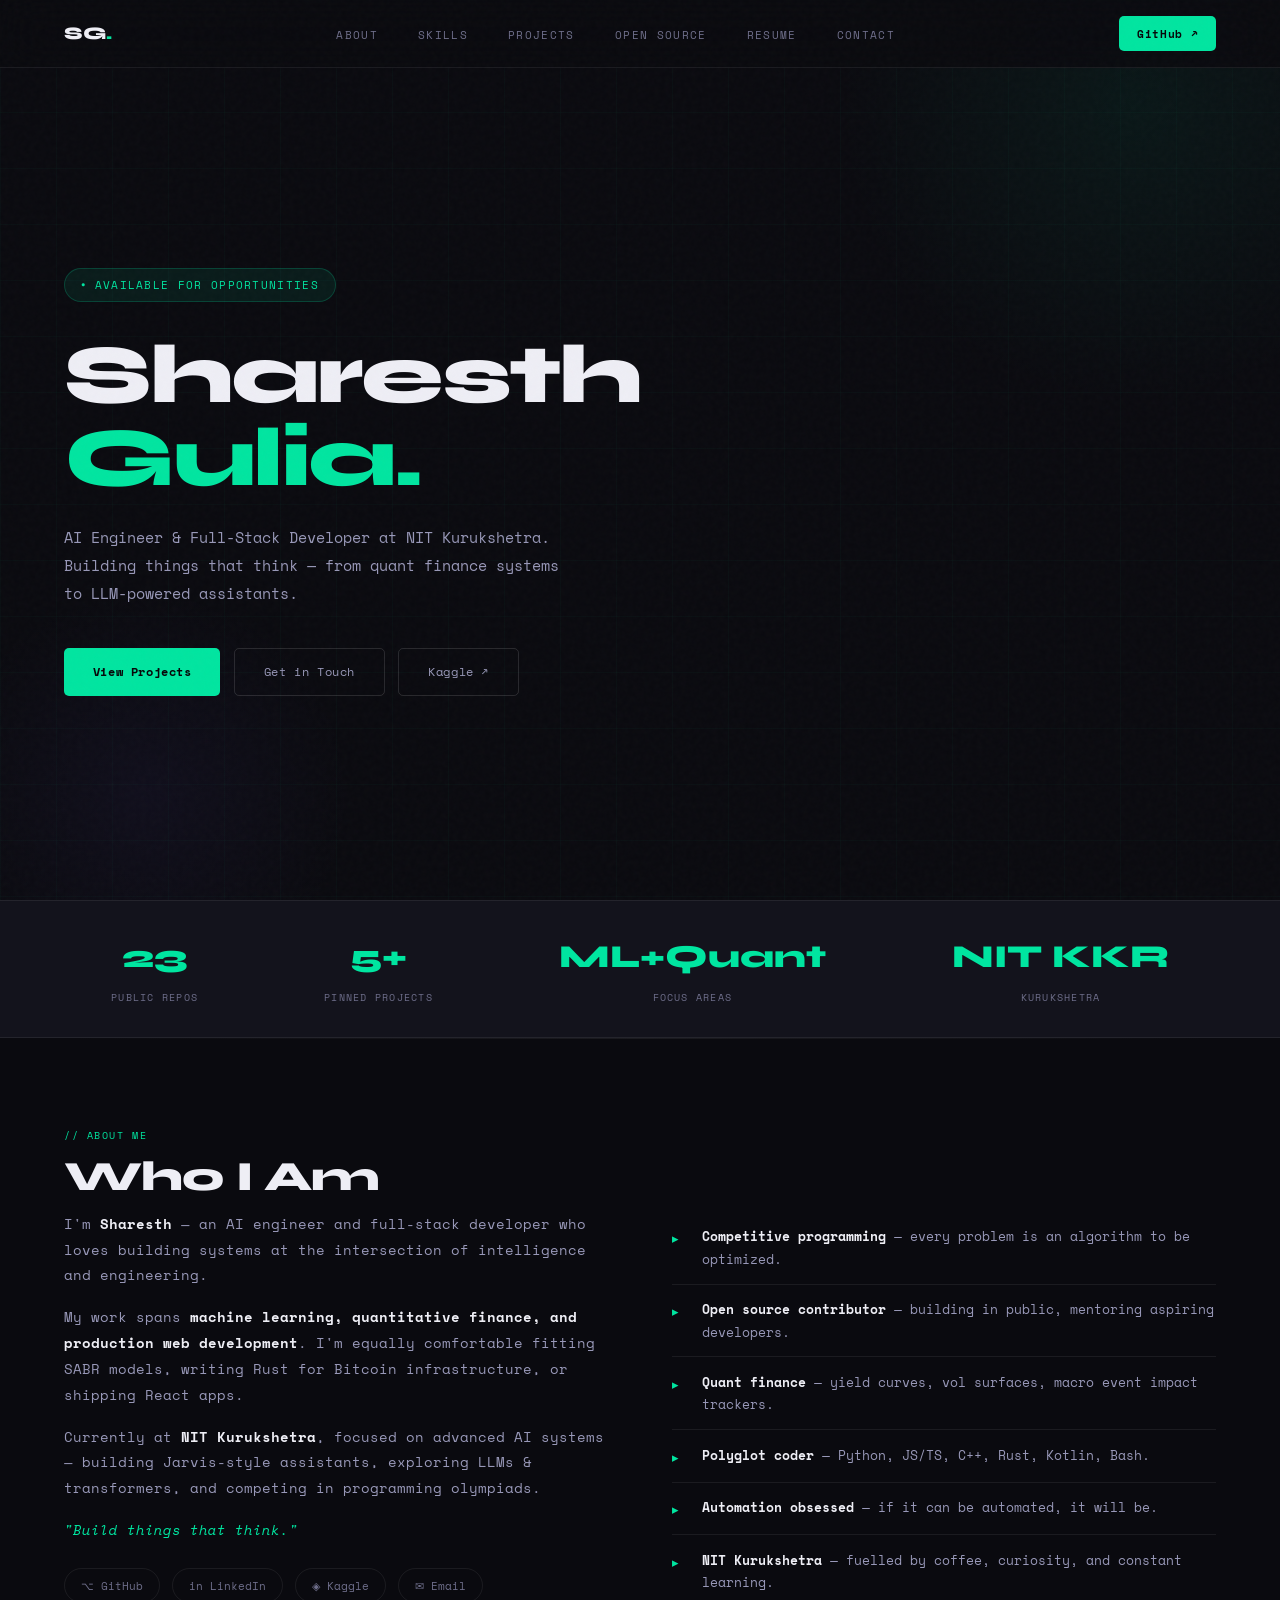
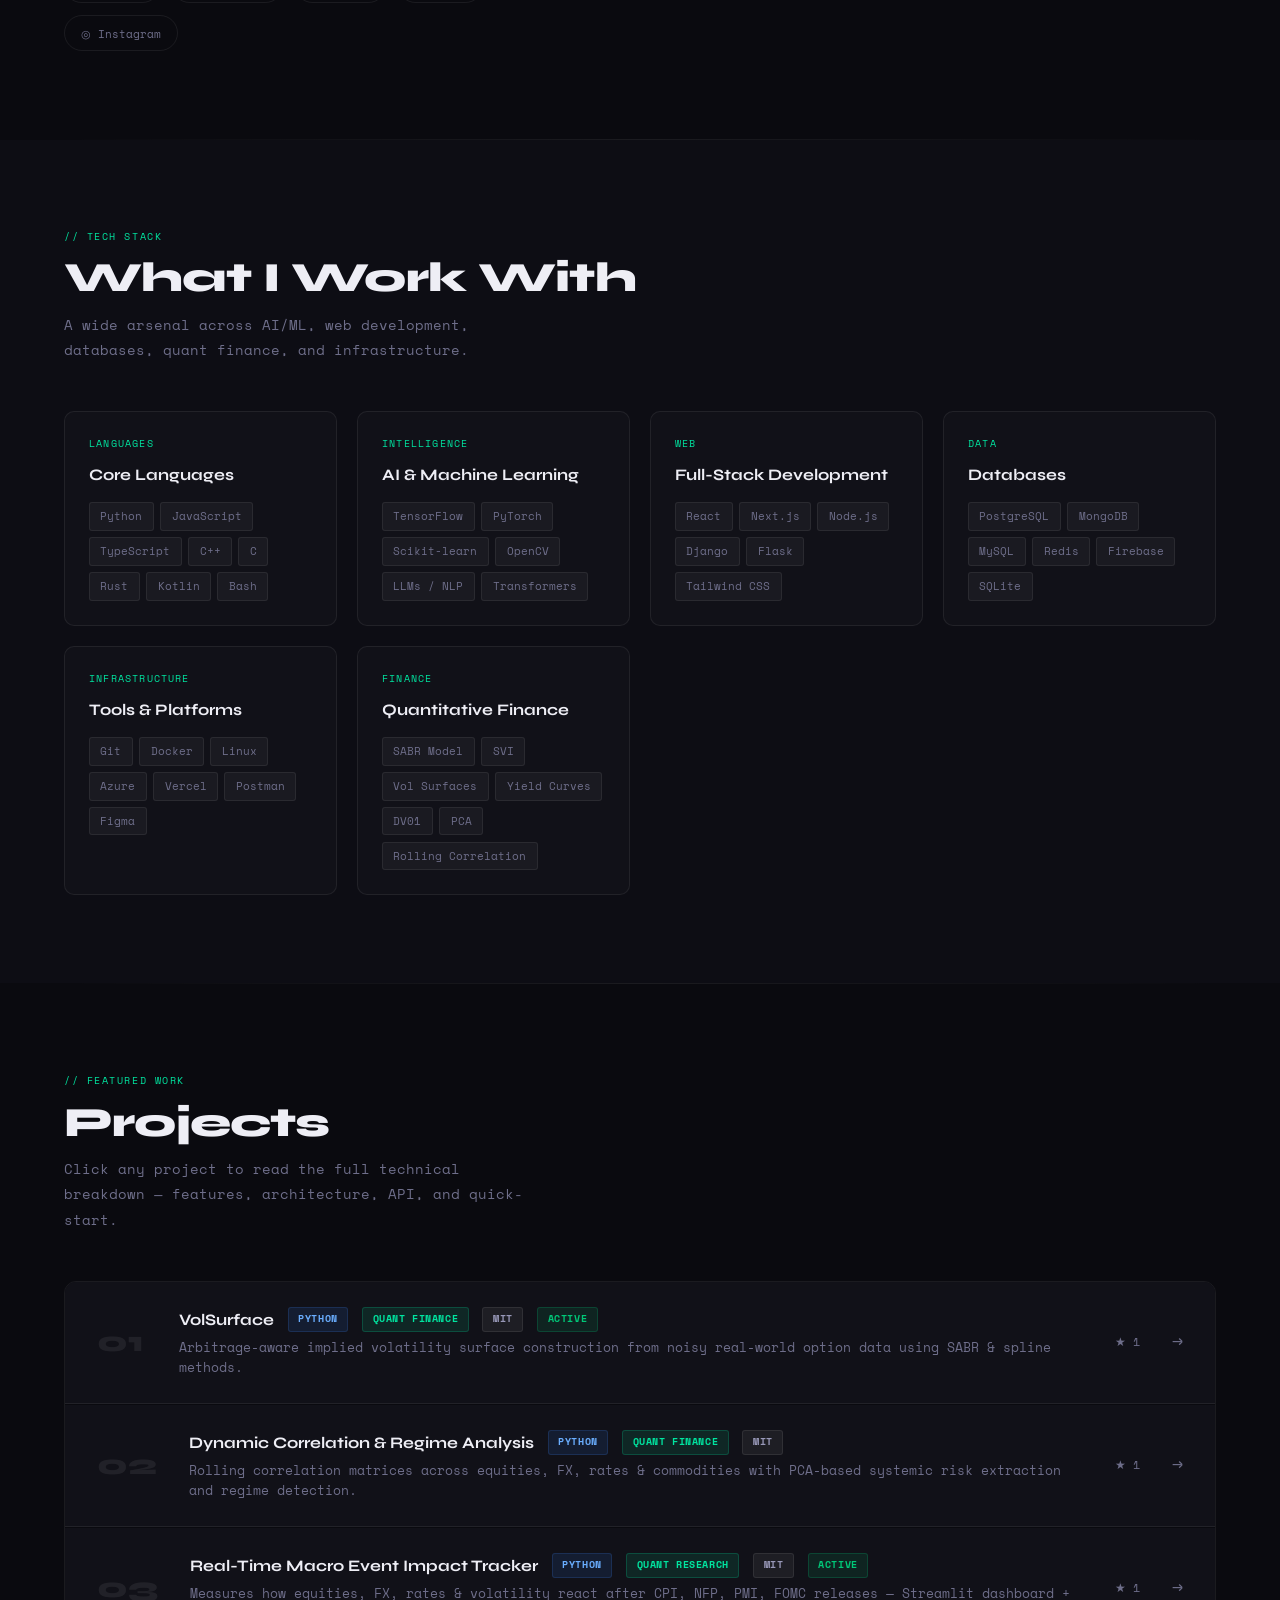
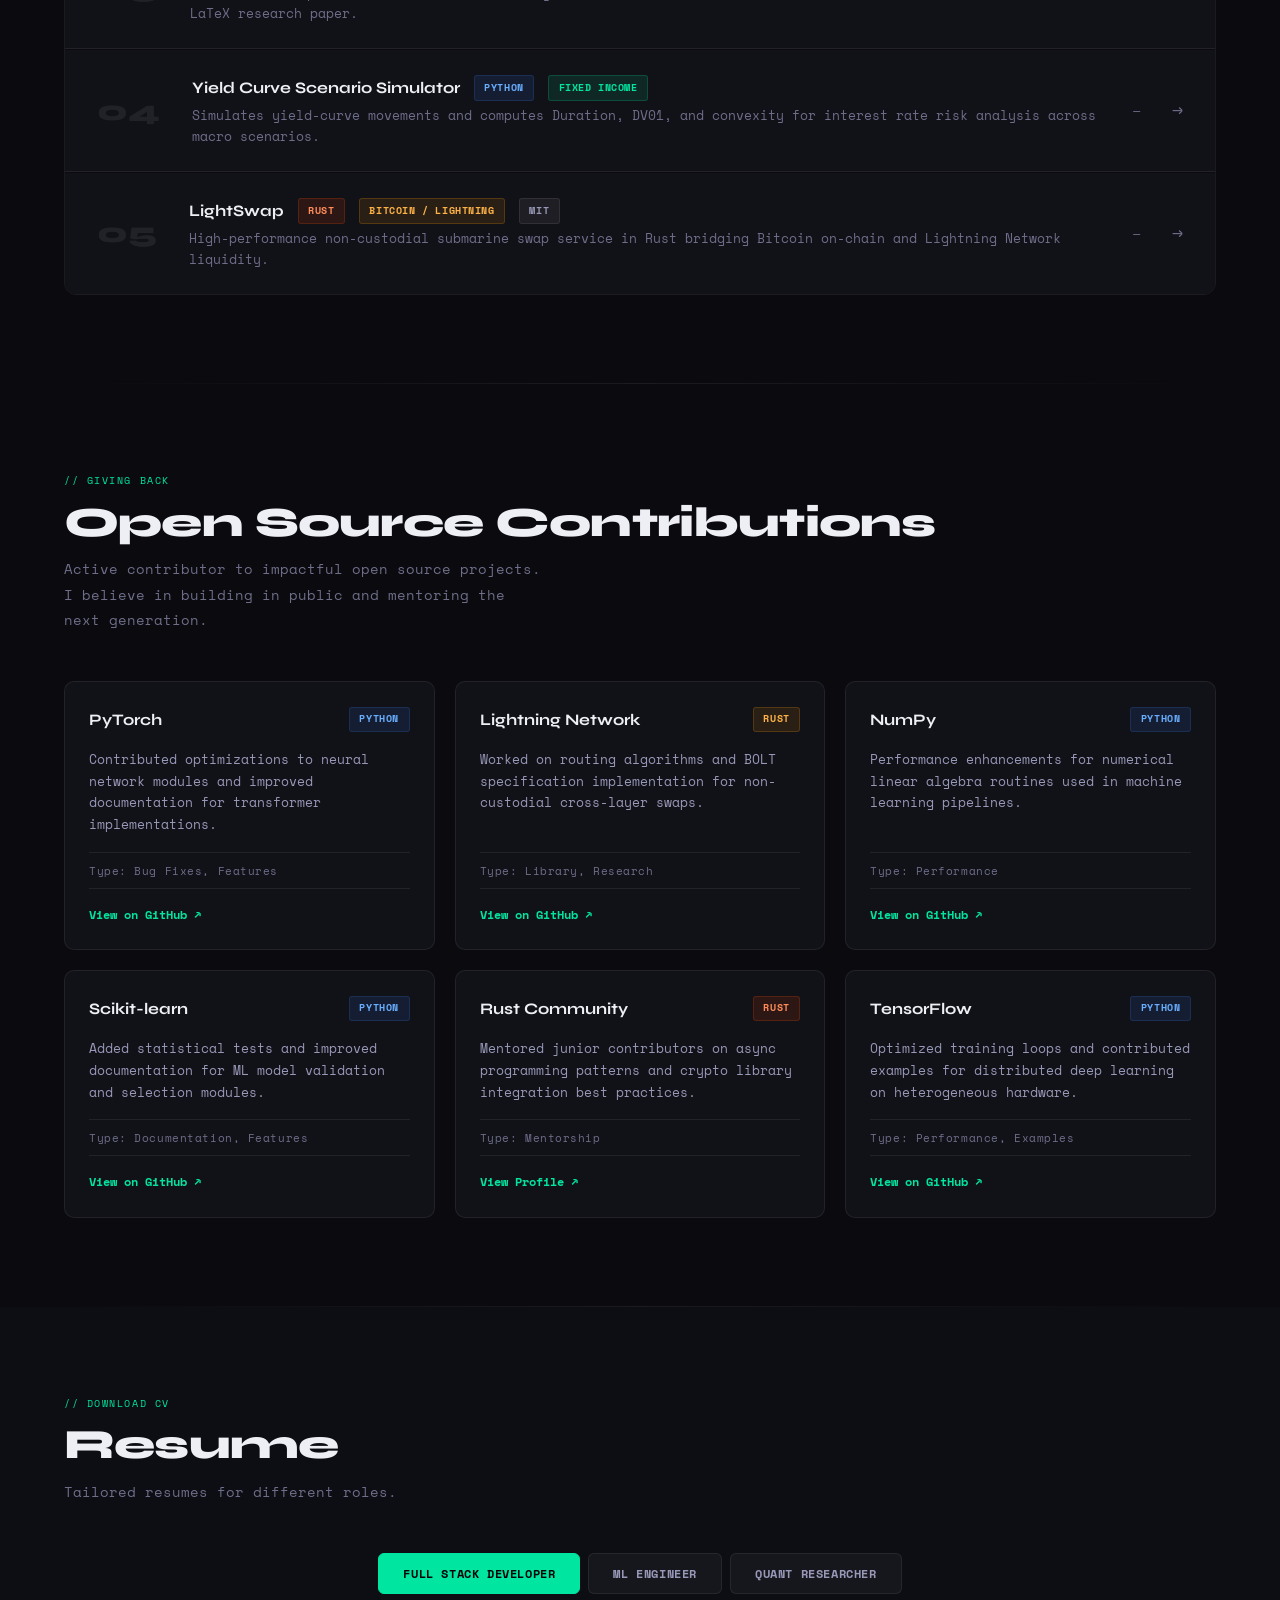
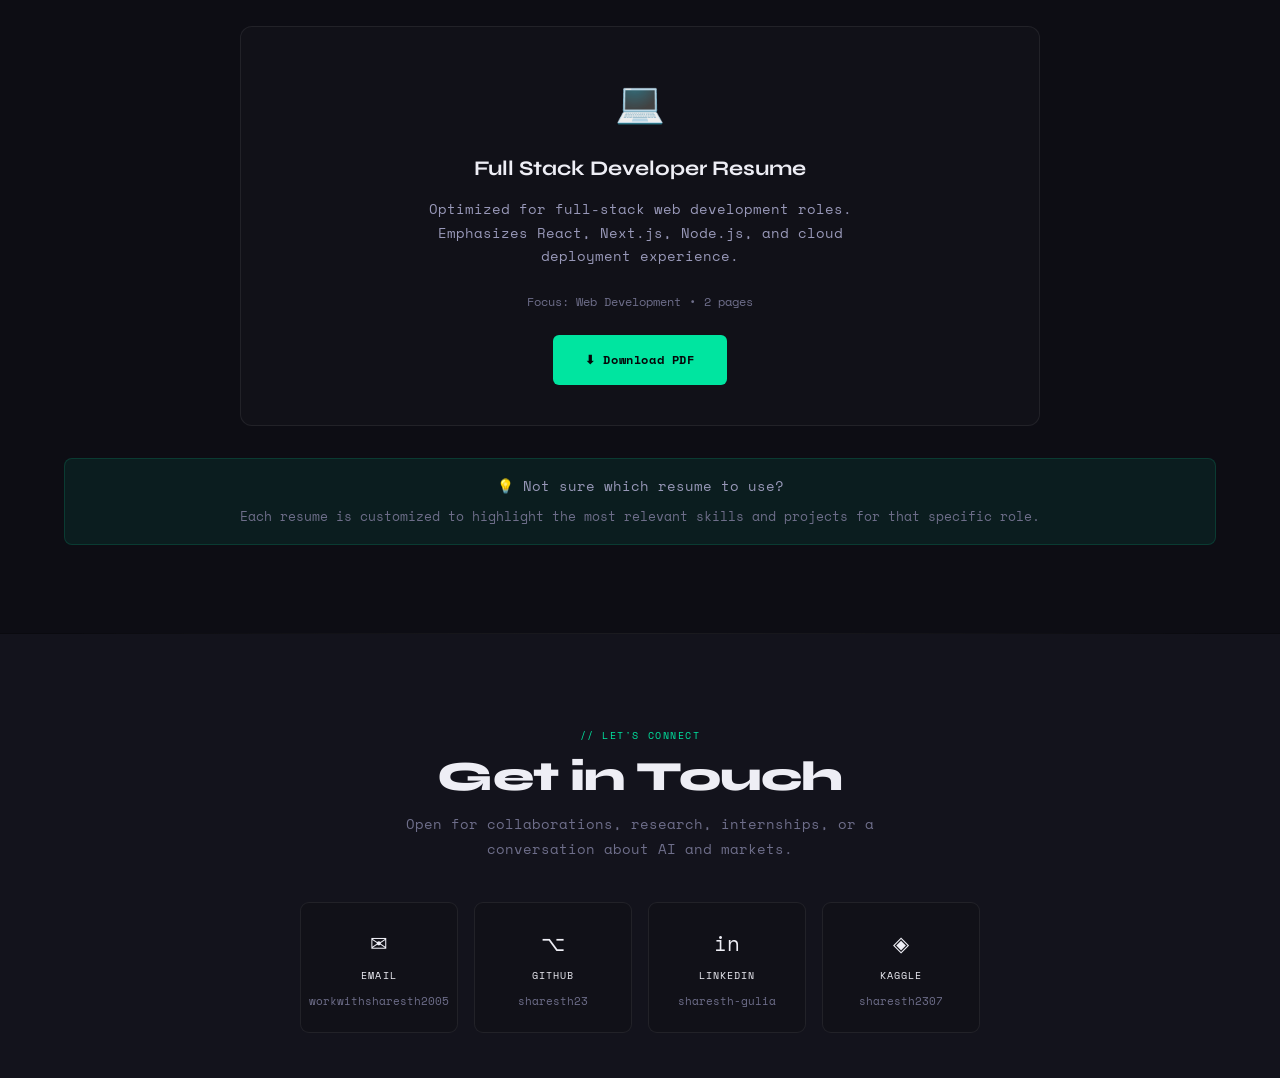
==== portfolio.html @ 7e8bf993 "added new body nav  tag" ====
<!DOCTYPE html>
<html lang="en">
<head>
<meta charset="UTF-8">
<meta name="viewport" content="width=device-width, initial-scale=1.0">
<title>Sharesth Gulia — AI Engineer & Full-Stack Developer</title>
<link href="https://fonts.googleapis.com/css2?family=Syne:wght@400;700;800&family=Space+Mono:ital,wght@0,400;0,700;1,400&display=swap" rel="stylesheet">
<link rel="stylesheet" href="style.css">
</head>
<body>

<nav>
  <a class="nav-logo" href="#">SG<span>.</span></a>
  <ul class="nav-links">
    <li><a href="#about">About</a></li>
    <li><a href="#skills">Skills</a></li>
    <li><a href="#projects">Projects</a></li>
    <li><a href="#opensource">Open Source</a></li>
    <li><a href="#resume">Resume</a></li>
    <li><a href="#contact">Contact</a></li>
  </ul>
  <a class="nav-btn" href="https://github.com/sharesth23" target="_blank">GitHub ↗</a>
</nav>

<section class="hero" id="home">
  <div class="hero-grid"></div>
  <div class="hero-orb1"></div>
  <div class="hero-orb2"></div>
  <div class="hero-content">
    <div class="live-tag">Available for opportunities</div>
    <h1>Sharesth<br><span class="accent">Gulia.</span></h1>
    <p class="hero-sub">AI Engineer &amp; Full-Stack Developer at NIT Kurukshetra. Building things that think — from quant finance systems to LLM-powered assistants.</p>
    <div class="cta-row">
      <a class="btn-p" href="#projects">View Projects</a>
      <a class="btn-s" href="#contact">Get in Touch</a>
      <a class="btn-s" href="https://www.kaggle.com/sharesth2307" target="_blank">Kaggle ↗</a>
    </div>
  </div>
</section>

<div class="stats">
  <div class="stat"><span class="stat-n">23</span><span class="stat-l">Public Repos</span></div>
  <div class="stat"><span class="stat-n">5+</span><span class="stat-l">Pinned Projects</span></div>
  <div class="stat"><span class="stat-n">ML+Quant</span><span class="stat-l">Focus Areas</span></div>
  <div class="stat"><span class="stat-n">NIT KKR</span><span class="stat-l">Kurukshetra</span></div>
</div>

<div class="divider"></div>

<section id="about">
  <div class="sec-tag">// about me</div>
  <h2>Who I Am</h2>
  <div class="about-grid">
    <div>
      <p class="about-p">I'm <strong>Sharesth</strong> — an AI engineer and full-stack developer who loves building systems at the intersection of intelligence and engineering.</p>
      <p class="about-p">My work spans <strong>machine learning, quantitative finance, and production web development</strong>. I'm equally comfortable fitting SABR models, writing Rust for Bitcoin infrastructure, or shipping React apps.</p>
      <p class="about-p">Currently at <strong>NIT Kurukshetra</strong>, focused on advanced AI systems — building Jarvis-style assistants, exploring LLMs &amp; transformers, and competing in programming olympiads.</p>
      <p class="about-p" style="color:var(--accent);font-style:italic">"Build things that think."</p>
      <div class="links-row">
        <a class="pill" href="https://github.com/sharesth23" target="_blank">⌥ GitHub</a>
        <a class="pill" href="https://www.linkedin.com/in/sharesth-gulia-7b5770367/" target="_blank">in LinkedIn</a>
        <a class="pill" href="https://www.kaggle.com/sharesth2307" target="_blank">◈ Kaggle</a>
        <a class="pill" href="mailto:workwithsharesth2005@gmail.com">✉ Email</a>
        <a class="pill" href="https://instagram.com/_sharesth.01" target="_blank">◎ Instagram</a>
      </div>
    </div>
    <ul class="facts">
      <li><span class="fi">▸</span><span><strong style="color:var(--text)">Competitive programming</strong> — every problem is an algorithm to be optimized.</span></li>
      <li><span class="fi">▸</span><span><strong style="color:var(--text)">Open source contributor</strong> — building in public, mentoring aspiring developers.</span></li>
      <li><span class="fi">▸</span><span><strong style="color:var(--text)">Quant finance</strong> — yield curves, vol surfaces, macro event impact trackers.</span></li>
      <li><span class="fi">▸</span><span><strong style="color:var(--text)">Polyglot coder</strong> — Python, JS/TS, C++, Rust, Kotlin, Bash.</span></li>
      <li><span class="fi">▸</span><span><strong style="color:var(--text)">Automation obsessed</strong> — if it can be automated, it will be.</span></li>
      <li><span class="fi">▸</span><span><strong style="color:var(--text)">NIT Kurukshetra</strong> — fuelled by coffee, curiosity, and constant learning.</span></li>
    </ul>
  </div>
</section>

<div class="divider"></div>

<section id="skills">
  <div class="sec-tag">// tech stack</div>
  <h2>What I Work With</h2>
  <p class="sec-desc">A wide arsenal across AI/ML, web development, databases, quant finance, and infrastructure.</p>
  <div class="skills-grid">
    <div class="skill-card"><div class="sk-cat">Languages</div><h3>Core Languages</h3><div class="tp"><span class="t">Python</span><span class="t">JavaScript</span><span class="t">TypeScript</span><span class="t">C++</span><span class="t">C</span><span class="t">Rust</span><span class="t">Kotlin</span><span class="t">Bash</span></div></div>
    <div class="skill-card"><div class="sk-cat">Intelligence</div><h3>AI &amp; Machine Learning</h3><div class="tp"><span class="t">TensorFlow</span><span class="t">PyTorch</span><span class="t">Scikit-learn</span><span class="t">OpenCV</span><span class="t">LLMs / NLP</span><span class="t">Transformers</span></div></div>
    <div class="skill-card"><div class="sk-cat">Web</div><h3>Full-Stack Development</h3><div class="tp"><span class="t">React</span><span class="t">Next.js</span><span class="t">Node.js</span><span class="t">Django</span><span class="t">Flask</span><span class="t">Tailwind CSS</span></div></div>
    <div class="skill-card"><div class="sk-cat">Data</div><h3>Databases</h3><div class="tp"><span class="t">PostgreSQL</span><span class="t">MongoDB</span><span class="t">MySQL</span><span class="t">Redis</span><span class="t">Firebase</span><span class="t">SQLite</span></div></div>
    <div class="skill-card"><div class="sk-cat">Infrastructure</div><h3>Tools &amp; Platforms</h3><div class="tp"><span class="t">Git</span><span class="t">Docker</span><span class="t">Linux</span><span class="t">Azure</span><span class="t">Vercel</span><span class="t">Postman</span><span class="t">Figma</span></div></div>
    <div class="skill-card"><div class="sk-cat">Finance</div><h3>Quantitative Finance</h3><div class="tp"><span class="t">SABR Model</span><span class="t">SVI</span><span class="t">Vol Surfaces</span><span class="t">Yield Curves</span><span class="t">DV01</span><span class="t">PCA</span><span class="t">Rolling Correlation</span></div></div>
  </div>
</section>
<div class="divider"></div>

<section id="projects">
  <div class="sec-tag">// featured work</div>
  <h2>Projects</h2>
  <p class="sec-desc">Click any project to read the full technical breakdown — features, architecture, API, and quick-start.</p>
  <div class="proj-list">
    <div class="proj-row" onclick="openModal('m1')">
      <div class="proj-num-big">01</div>
      <div class="proj-meta">
        <div class="proj-title-row"><span class="proj-name">VolSurface</span><span class="badge b-py">Python</span><span class="badge b-quant">Quant Finance</span><span class="badge b-mit">MIT</span><span class="badge b-active">Active</span></div>
        <div class="proj-short">Arbitrage-aware implied volatility surface construction from noisy real-world option data using SABR &amp; spline methods.</div>
      </div>
      <div class="proj-stars">★ 1</div>
      <div class="proj-arrow">→</div>
    </div>
    <div class="proj-row" onclick="openModal('m2')">
      <div class="proj-num-big">02</div>
      <div class="proj-meta">
        <div class="proj-title-row"><span class="proj-name">Dynamic Correlation &amp; Regime Analysis</span><span class="badge b-py">Python</span><span class="badge b-quant">Quant Finance</span><span class="badge b-mit">MIT</span></div>
        <div class="proj-short">Rolling correlation matrices across equities, FX, rates &amp; commodities with PCA-based systemic risk extraction and regime detection.</div>
      </div>
      <div class="proj-stars">★ 1</div>
      <div class="proj-arrow">→</div>
    </div>
    <div class="proj-row" onclick="openModal('m3')">
      <div class="proj-num-big">03</div>
      <div class="proj-meta">
        <div class="proj-title-row"><span class="proj-name">Real-Time Macro Event Impact Tracker</span><span class="badge b-py">Python</span><span class="badge b-quant">Quant Research</span><span class="badge b-mit">MIT</span><span class="badge b-active">Active</span></div>
        <div class="proj-short">Measures how equities, FX, rates &amp; volatility react after CPI, NFP, PMI, FOMC releases — Streamlit dashboard + LaTeX research paper.</div>
      </div>
      <div class="proj-stars">★ 1</div>
      <div class="proj-arrow">→</div>
    </div>
    <div class="proj-row" onclick="openModal('m4')">
      <div class="proj-num-big">04</div>
      <div class="proj-meta">
        <div class="proj-title-row"><span class="proj-name">Yield Curve Scenario Simulator</span><span class="badge b-py">Python</span><span class="badge b-quant">Fixed Income</span></div>
        <div class="proj-short">Simulates yield-curve movements and computes Duration, DV01, and convexity for interest rate risk analysis across macro scenarios.</div>
      </div>
      <div class="proj-stars">—</div>
      <div class="proj-arrow">→</div>
    </div>
    <div class="proj-row" onclick="openModal('m5')">
      <div class="proj-num-big">05</div>
      <div class="proj-meta">
        <div class="proj-title-row"><span class="proj-name">LightSwap</span><span class="badge b-rs">Rust</span><span class="badge b-btc">Bitcoin / Lightning</span><span class="badge b-mit">MIT</span></div>
        <div class="proj-short">High-performance non-custodial submarine swap service in Rust bridging Bitcoin on-chain and Lightning Network liquidity.</div>
      </div>
      <div class="proj-stars">—</div>
      <div class="proj-arrow">→</div>
    </div>
  </div>
  </section>

<div class="divider"></div>

<section id="opensource">
  <div class="sec-tag">// giving back</div>
  <h2>Open Source Contributions</h2>
  <p class="sec-desc">Active contributor to impactful open source projects. I believe in building in public and mentoring the next generation.</p>
  <div class="opensource-grid">
    <div class="oss-card">
      <div class="oss-header">
        <h3>PyTorch</h3>
        <span class="badge b-py">Python</span>
      </div>
      <p class="oss-desc">Contributed optimizations to neural network modules and improved documentation for transformer implementations.</p>
      <div class="oss-meta">Type: Bug Fixes, Features</div>
      <a href="https://github.com/pytorch/pytorch" target="_blank" class="oss-link">View on GitHub ↗</a>
    </div>
    <div class="oss-card">
      <div class="oss-header">
        <h3>Lightning Network</h3>
        <span class="badge b-btc">Rust</span>
      </div>
      <p class="oss-desc">Worked on routing algorithms and BOLT specification implementation for non-custodial cross-layer swaps.</p>
      <div class="oss-meta">Type: Library, Research</div>
      <a href="https://github.com/lightningnetwork/lightning-rfc" target="_blank" class="oss-link">View on GitHub ↗</a>
    </div>
    <div class="oss-card">
      <div class="oss-header">
        <h3>NumPy</h3>
        <span class="badge b-py">Python</span>
      </div>
      <p class="oss-desc">Performance enhancements for numerical linear algebra routines used in machine learning pipelines.</p>
      <div class="oss-meta">Type: Performance</div>
      <a href="https://github.com/numpy/numpy" target="_blank" class="oss-link">View on GitHub ↗</a>
    </div>
    <div class="oss-card">
      <div class="oss-header">
        <h3>Scikit-learn</h3>
        <span class="badge b-py">Python</span>
      </div>
      <p class="oss-desc">Added statistical tests and improved documentation for ML model validation and selection modules.</p>
      <div class="oss-meta">Type: Documentation, Features</div>
      <a href="https://github.com/scikit-learn/scikit-learn" target="_blank" class="oss-link">View on GitHub ↗</a>
    </div>
    <div class="oss-card">
      <div class="oss-header">
        <h3>Rust Community</h3>
        <span class="badge b-rs">Rust</span>
      </div>
      <p class="oss-desc">Mentored junior contributors on async programming patterns and crypto library integration best practices.</p>
      <div class="oss-meta">Type: Mentorship</div>
      <a href="https://github.com/sharesth23" target="_blank" class="oss-link">View Profile ↗</a>
    </div>
    <div class="oss-card">
      <div class="oss-header">
        <h3>TensorFlow</h3>
        <span class="badge b-py">Python</span>
      </div>
      <p class="oss-desc">Optimized training loops and contributed examples for distributed deep learning on heterogeneous hardware.</p>
      <div class="oss-meta">Type: Performance, Examples</div>
      <a href="https://github.com/tensorflow/tensorflow" target="_blank" class="oss-link">View on GitHub ↗</a>
    </div>
  </div>
</section>
<div class="divider"></div>

<section id="resume" style="background:var(--bg2)">
  <div class="sec-tag">// download cv</div>
  <h2>Resume</h2>
  <p class="sec-desc">Tailored resumes for different roles.</p>
  <div class="resume-container">
    <div class="resume-tabs">
      <button class="resume-tab active" data-tab="fullstack">Full Stack Developer</button>
      <button class="resume-tab" data-tab="ml">ML Engineer</button>
      <button class="resume-tab" data-tab="quant">Quant Researcher</button>
    </div>
    <div class="resume-content">
      <div class="resume-panel active" id="fullstack">
        <div class="resume-card">
          <div class="resume-icon">💻</div>
          <h3>Full Stack Developer Resume</h3>
          <p>Optimized for full-stack web development roles. Emphasizes React, Next.js, Node.js, and cloud deployment experience.</p>
          <div class="resume-stats">
            <span>Focus: Web Development</span>
            <span>•</span>
            <span>2 pages</span>
          </div>
          <a href="resume_fullstack.pdf" download class="resume-btn">⬇ Download PDF</a>
        </div>
      </div>
      <div class="resume-panel" id="ml">
        <div class="resume-card">
          <div class="resume-icon">🤖</div>
          <h3>ML Engineer Resume</h3>
          <p>Tailored for machine learning and AI positions. Highlights PyTorch, TensorFlow, NLP, computer vision, and model optimization work.</p>
          <div class="resume-stats">
            <span>Focus: Machine Learning</span>
            <span>•</span>
            <span>2 pages</span>
          </div>
          <a href="resume_ml.pdf" download class="resume-btn">⬇ Download PDF</a>
        </div>
      </div>
      <div class="resume-panel" id="quant">
        <div class="resume-card">
          <div class="resume-icon">📈</div>
          <h3>Quant Researcher Resume</h3>
          <p>Specialized for quantitative finance roles. Emphasizes SABR models, volatility surfaces, derivative pricing, and research contributions.</p>
          <div class="resume-stats">
            <span>Focus: Quant Finance</span>
            <span>•</span>
            <span>2 pages</span>
          </div>
          <a href="resume_quant.pdf" download class="resume-btn">⬇ Download PDF</a>
        </div>
      </div>
    </div>
  </div>
  <div style="margin-top:2rem;padding:1rem;background:rgba(0,229,160,0.08);border:1px solid rgba(0,229,160,0.15);border-radius:8px;text-align:center">
    <p style="color:var(--muted2);font-size:0.85rem;margin-bottom:0.5rem">💡 Not sure which resume to use?</p>
    <p style="color:var(--muted);font-size:0.8rem">Each resume is customized to highlight the most relevant skills and projects for that specific role.</p>
  </div>
</section>

<div class="divider"></div>

<section id="contact" style="text-align:center;background:var(--surface)">
  <div class="sec-tag" style="display:inline-block">// let's connect</div>
  <h2>Get in Touch</h2>
  <p class="sec-desc" style="margin:0.5rem auto 2.5rem">Open for collaborations, research, internships, or a conversation about AI and markets.</p>
  <div style="display:flex;flex-wrap:wrap;gap:1rem;justify-content:center;max-width:680px;margin:0 auto">
    <a href="mailto:workwithsharesth2005@gmail.com" style="flex:1;min-width:150px;background:var(--card);border:1px solid var(--border);border-radius:9px;padding:1.4rem 1.5rem;text-decoration:none;color:var(--text);transition:all 0.2s;display:flex;flex-direction:column;align-items:center;gap:0.4rem" onmouseover="this.style.borderColor='var(--accent)';this.style.color='var(--accent)'" onmouseout="this.style.borderColor='var(--border)';this.style.color='var(--text)'"><div style="font-size:1.3rem">✉</div><div style="font-size:0.65rem;letter-spacing:0.1em;text-transform:uppercase">Email</div><div style="font-size:0.68rem;color:var(--muted)">workwithsharesth2005</div></a>
    <a href="https://github.com/sharesth23" target="_blank" style="flex:1;min-width:150px;background:var(--card);border:1px solid var(--border);border-radius:9px;padding:1.4rem 1.5rem;text-decoration:none;color:var(--text);transition:all 0.2s;display:flex;flex-direction:column;align-items:center;gap:0.4rem" onmouseover="this.style.borderColor='var(--accent)';this.style.color='var(--accent)'" onmouseout="this.style.borderColor='var(--border)';this.style.color='var(--text)'"><div style="font-size:1.3rem">⌥</div><div style="font-size:0.65rem;letter-spacing:0.1em;text-transform:uppercase">GitHub</div><div style="font-size:0.68rem;color:var(--muted)">sharesth23</div></a>
    <a href="https://www.linkedin.com/in/sharesth-gulia-7b5770367/" target="_blank" style="flex:1;min-width:150px;background:var(--card);border:1px solid var(--border);border-radius:9px;padding:1.4rem 1.5rem;text-decoration:none;color:var(--text);transition:all 0.2s;display:flex;flex-direction:column;align-items:center;gap:0.4rem" onmouseover="this.style.borderColor='var(--accent)';this.style.color='var(--accent)'" onmouseout="this.style.borderColor='var(--border)';this.style.color='var(--text)'"><div style="font-size:1.3rem">in</div><div style="font-size:0.65rem;letter-spacing:0.1em;text-transform:uppercase">LinkedIn</div><div style="font-size:0.68rem;color:var(--muted)">sharesth-gulia</div></a>
    <a href="https://www.kaggle.com/sharesth2307" target="_blank" style="flex:1;min-width:150px;background:var(--card);border:1px solid var(--border);border-radius:9px;padding:1.4rem 1.5rem;text-decoration:none;color:var(--text);transition:all 0.2s;display:flex;flex-direction:column;align-items:center;gap:0.4rem" onmouseover="this.style.borderColor='var(--accent)';this.style.color='var(--accent)'" onmouseout="this.style.borderColor='var(--border)';this.style.color='var(--text)'"><div style="font-size:1.3rem">◈</div><div style="font-size:0.65rem;letter-spacing:0.1em;text-transform:uppercase">Kaggle</div><div style="font-size:0.68rem;color:var(--muted)">sharesth2307</div></a>
  </div>
</section>
---- style.css ----
:root{--bg:#0a0a0f;--bg2:#0d0d14;--surface:#13131c;--border:rgba(255,255,255,0.07);--border2:rgba(255,255,255,0.12);--accent:#00e5a0;--accent2:#7b5cfa;--accent3:#ff6b35;--text:#eeeef5;--muted:#6e6e8a;--muted2:#9898b8;--card:#111118}
*,*::before,*::after{box-sizing:border-box;margin:0;padding:0}
html{scroll-behavior:smooth}
body{background:var(--bg);color:var(--text);font-family:'Space Mono',monospace;font-size:14px;line-height:1.7;overflow-x:hidden}
body::before{content:'';position:fixed;inset:0;background-image:url("data:image/svg+xml,%3Csvg viewBox='0 0 200 200' xmlns='http://www.w3.org/2000/svg'%3E%3Cfilter id='n'%3E%3CfeTurbulence type='fractalNoise' baseFrequency='0.85' numOctaves='4' stitchTiles='stitch'/%3E%3C/filter%3E%3Crect width='100%25' height='100%25' filter='url(%23n)' opacity='0.025'/%3E%3C/svg%3E");pointer-events:none;z-index:9999}
nav{position:fixed;top:0;left:0;right:0;z-index:200;display:flex;align-items:center;justify-content:space-between;padding:1rem 4rem;background:rgba(10,10,15,0.9);backdrop-filter:blur(20px);border-bottom:1px solid var(--border)}
.nav-logo{font-family:'Syne',sans-serif;font-weight:800;font-size:1.1rem;color:var(--text);text-decoration:none;letter-spacing:-0.02em}
.nav-logo span{color:var(--accent)}
.nav-links{display:flex;gap:2.5rem;list-style:none}
.nav-links a{color:var(--muted);text-decoration:none;font-size:0.7rem;letter-spacing:0.12em;text-transform:uppercase;transition:color 0.2s}
.nav-links a:hover{color:var(--accent)}
.nav-btn{display:inline-flex;align-items:center;gap:0.4rem;background:var(--accent);color:#060608;padding:0.5rem 1.1rem;border-radius:5px;text-decoration:none;font-weight:700;font-size:0.7rem;letter-spacing:0.06em;transition:all 0.2s}
.nav-btn:hover{background:#00c48a}
.hero{min-height:100vh;display:flex;align-items:center;padding:8rem 4rem 4rem;position:relative;overflow:hidden}
.hero-grid{position:absolute;inset:0;background-image:linear-gradient(rgba(0,229,160,0.025) 1px,transparent 1px),linear-gradient(90deg,rgba(0,229,160,0.025) 1px,transparent 1px);background-size:56px 56px}
.hero-orb1{position:absolute;width:650px;height:650px;background:radial-gradient(circle,rgba(0,229,160,0.06) 0%,transparent 65%);top:-220px;right:-180px;pointer-events:none}
.hero-orb2{position:absolute;width:450px;height:450px;background:radial-gradient(circle,rgba(123,92,250,0.055) 0%,transparent 65%);bottom:-120px;left:-80px;pointer-events:none}
.hero-content{position:relative;max-width:860px}
.live-tag{display:inline-flex;align-items:center;gap:0.5rem;background:rgba(0,229,160,0.08);border:1px solid rgba(0,229,160,0.2);color:var(--accent);font-size:0.68rem;letter-spacing:0.12em;text-transform:uppercase;padding:0.4rem 1rem;border-radius:100px;margin-bottom:2rem}
.live-tag::before{content:'●';font-size:0.45rem;animation:blink 1.4s infinite}
@keyframes blink{0%,100%{opacity:1}50%{opacity:0.2}}
h1{font-family:'Syne',sans-serif;font-size:clamp(3rem,6.5vw,5.2rem);font-weight:800;line-height:1.0;letter-spacing:-0.03em;margin-bottom:1.5rem}
h1 .accent{color:var(--accent)}
.hero-sub{font-size:0.92rem;color:var(--muted2);max-width:510px;margin-bottom:2.5rem;line-height:1.9}
.cta-row{display:flex;gap:0.85rem;flex-wrap:wrap}
.btn-p{display:inline-flex;align-items:center;gap:0.4rem;background:var(--accent);color:#060608;padding:0.8rem 1.8rem;border-radius:5px;text-decoration:none;font-weight:700;font-size:0.75rem;letter-spacing:0.05em;transition:all 0.2s}
.btn-p:hover{background:#00c48a;transform:translateY(-2px)}
.btn-s{display:inline-flex;align-items:center;gap:0.4rem;border:1px solid var(--border2);color:var(--muted2);padding:0.8rem 1.8rem;border-radius:5px;text-decoration:none;font-size:0.75rem;letter-spacing:0.05em;transition:all 0.2s}
.btn-s:hover{border-color:var(--accent);color:var(--accent)}
.stats{background:var(--surface);border-top:1px solid var(--border);border-bottom:1px solid var(--border);padding:1.8rem 4rem;display:flex;justify-content:space-around;gap:2rem}
.stat{text-align:center}
.stat-n{font-family:'Syne',sans-serif;font-size:2rem;font-weight:800;color:var(--accent);display:block}
.stat-l{font-size:0.65rem;letter-spacing:0.12em;text-transform:uppercase;color:var(--muted)}
section{padding:5.5rem 4rem}
.sec-tag{font-size:0.65rem;letter-spacing:0.15em;text-transform:uppercase;color:var(--accent);margin-bottom:0.6rem}
h2{font-family:'Syne',sans-serif;font-size:clamp(1.8rem,3.5vw,2.6rem);font-weight:800;letter-spacing:-0.02em;line-height:1.1;margin-bottom:0.75rem}
.sec-desc{color:var(--muted);max-width:480px;margin-bottom:3rem;line-height:1.85;font-size:0.85rem}
.divider{height:1px;background:linear-gradient(90deg,transparent,var(--border),transparent);margin:0 4rem}
.about-grid{display:grid;grid-template-columns:1fr 1fr;gap:4rem;align-items:start}
.about-p{color:var(--muted2);line-height:1.9;margin-bottom:1rem;font-size:0.85rem}
.about-p strong{color:var(--text)}
.links-row{display:flex;gap:0.75rem;flex-wrap:wrap;margin-top:1.5rem}
.pill{display:inline-flex;align-items:center;gap:0.4rem;border:1px solid var(--border);padding:0.45rem 1rem;border-radius:100px;text-decoration:none;color:var(--muted);font-size:0.7rem;transition:all 0.2s}
.pill:hover{border-color:var(--accent);color:var(--accent)}
.facts{list-style:none}
.facts li{display:flex;gap:0.85rem;padding:0.85rem 0;border-bottom:1px solid var(--border);color:var(--muted2);font-size:0.82rem;align-items:flex-start}
.facts li:last-child{border:none}
.fi{color:var(--accent);min-width:16px;margin-top:2px}
#skills{background:var(--bg2)}
.skills-grid{display:grid;grid-template-columns:repeat(auto-fill,minmax(270px,1fr));gap:1.25rem}
.skill-card{background:var(--card);border:1px solid var(--border);border-radius:10px;padding:1.5rem;transition:border-color 0.2s,transform 0.25s;position:relative;overflow:hidden}
.skill-card::after{content:'';position:absolute;top:0;left:0;right:0;height:2px;background:linear-gradient(90deg,var(--accent),var(--accent2));opacity:0;transition:opacity 0.3s}
.skill-card:hover{border-color:rgba(0,229,160,0.28);transform:translateY(-3px)}
.skill-card:hover::after{opacity:1}
.sk-cat{font-size:0.62rem;letter-spacing:0.12em;text-transform:uppercase;color:var(--accent);margin-bottom:0.5rem}
.skill-card h3{font-family:'Syne',sans-serif;font-size:1rem;font-weight:700;margin-bottom:0.9rem}
.tp{display:flex;flex-wrap:wrap;gap:0.4rem}
.t{background:rgba(255,255,255,0.04);border:1px solid var(--border);padding:0.25rem 0.65rem;border-radius:3px;font-size:0.68rem;color:var(--muted)}
.proj-list{display:flex;flex-direction:column;gap:1px;border:1px solid var(--border);border-radius:12px;overflow:hidden}
.proj-row{background:var(--card);padding:1.5rem 2rem;display:flex;align-items:center;gap:2rem;cursor:pointer;transition:background 0.2s;border-bottom:1px solid var(--border)}
.proj-row:last-child{border-bottom:none}
.proj-row:hover{background:#16161f}
.proj-num-big{font-family:'Syne',sans-serif;font-size:1.8rem;font-weight:800;color:rgba(255,255,255,0.07);min-width:50px;line-height:1}
.proj-meta{flex:1}
.proj-title-row{display:flex;align-items:center;gap:0.85rem;margin-bottom:0.3rem;flex-wrap:wrap}
.proj-name{font-family:'Syne',sans-serif;font-size:1rem;font-weight:700}
.badge{display:inline-flex;align-items:center;gap:0.3rem;padding:0.2rem 0.6rem;border-radius:3px;font-size:0.62rem;letter-spacing:0.06em;font-weight:700;text-transform:uppercase}
.b-py{background:rgba(55,120,230,0.12);color:#6aaeff;border:1px solid rgba(55,120,230,0.2)}
.b-rs{background:rgba(247,76,0,0.12);color:#ff8c5a;border:1px solid rgba(247,76,0,0.2)}
.b-quant{background:rgba(0,229,160,0.1);color:var(--accent);border:1px solid rgba(0,229,160,0.2)}
.b-mit{background:rgba(150,150,150,0.1);color:#9898b8;border:1px solid rgba(150,150,150,0.15)}
.b-active{background:rgba(0,200,120,0.1);color:#00c878;border:1px solid rgba(0,200,120,0.2)}
.b-btc{background:rgba(255,153,0,0.1);color:#ffb347;border:1px solid rgba(255,153,0,0.2)}
.proj-short{color:var(--muted);font-size:0.8rem;line-height:1.6}
.proj-arrow{color:var(--muted);font-size:1.1rem;transition:transform 0.2s,color 0.2s;flex-shrink:0}
.proj-row:hover .proj-arrow{transform:translateX(4px);color:var(--accent)}
.proj-stars{font-size:0.72rem;color:var(--muted);white-space:nowrap}
.modal-overlay{position:fixed;inset:0;background:rgba(5,5,10,0.92);z-index:500;display:none;align-items:flex-start;justify-content:center;overflow-y:auto;padding:2rem 1rem}
.modal-overlay.open{display:flex}
.modal{background:#0f0f17;border:1px solid var(--border2);border-radius:14px;width:100%;max-width:820px;margin:auto;position:relative;overflow:hidden}
.modal-close{position:absolute;top:1.2rem;right:1.2rem;background:rgba(255,255,255,0.06);border:none;color:var(--muted);cursor:pointer;font-size:1rem;width:32px;height:32px;border-radius:50%;display:flex;align-items:center;justify-content:center;z-index:10;transition:all 0.2s}
.modal-close:hover{background:rgba(255,255,255,0.1);color:var(--text)}
.readme-header{padding:2.5rem 2.5rem 2rem;border-bottom:1px solid var(--border)}
.readme-breadcrumb{font-size:0.68rem;color:var(--muted);margin-bottom:1rem;letter-spacing:0.08em}
.readme-breadcrumb span{color:var(--accent2)}
.readme-title{font-family:'Syne',sans-serif;font-size:1.8rem;font-weight:800;letter-spacing:-0.02em;margin-bottom:0.5rem;line-height:1.2}
.readme-tagline{color:var(--muted2);font-size:0.85rem;margin-bottom:1.2rem;line-height:1.75}
.badge-row{display:flex;gap:0.5rem;flex-wrap:wrap}
.readme-body{padding:2rem 2.5rem}
.rm-section{margin-bottom:2.5rem}
.rm-section:last-child{margin-bottom:0}
.rm-h{display:flex;align-items:center;gap:0.6rem;font-family:'Syne',sans-serif;font-size:1rem;font-weight:700;margin-bottom:1rem;padding-bottom:0.6rem;border-bottom:1px solid var(--border)}
.why-grid{display:grid;grid-template-columns:1fr 1fr;gap:1rem}
.why-col{background:rgba(255,255,255,0.03);border:1px solid var(--border);border-radius:8px;padding:1.2rem}
.why-col h4{font-size:0.72rem;letter-spacing:0.1em;text-transform:uppercase;color:var(--muted);margin-bottom:0.85rem}
.why-list{list-style:none}
.why-list li{font-size:0.78rem;color:var(--muted2);padding:0.25rem 0;display:flex;gap:0.5rem}
.why-list li::before{content:'▸';color:var(--accent);flex-shrink:0}
.feat-grid{display:grid;grid-template-columns:repeat(auto-fill,minmax(200px,1fr));gap:0.85rem}
.feat-card{background:rgba(255,255,255,0.02);border:1px solid var(--border);border-radius:8px;padding:1.1rem}
.feat-icon-big{font-size:1.2rem;margin-bottom:0.5rem;display:block}
.feat-card h4{font-family:'Syne',sans-serif;font-size:0.85rem;font-weight:700;margin-bottom:0.35rem}
.feat-card p{font-size:0.75rem;color:var(--muted2);line-height:1.6}
.api-table{width:100%;border-collapse:collapse;font-size:0.77rem}
.api-table th{text-align:left;padding:0.6rem 0.85rem;font-size:0.65rem;letter-spacing:0.1em;text-transform:uppercase;color:var(--muted);border-bottom:1px solid var(--border);font-weight:400}
.api-table td{padding:0.65rem 0.85rem;border-bottom:1px solid rgba(255,255,255,0.04);color:var(--muted2);vertical-align:top}
.api-table td:first-child{color:var(--accent);font-family:'Space Mono',monospace;font-size:0.75rem}
.api-table td:nth-child(2){color:var(--muted);font-size:0.72rem}
.api-table tr:last-child td{border:none}
.code-block{background:#08080f;border:1px solid var(--border);border-radius:8px;overflow:hidden;margin:0.75rem 0}
.code-header{display:flex;align-items:center;justify-content:space-between;padding:0.6rem 1rem;border-bottom:1px solid var(--border)}
.code-lang{font-size:0.65rem;letter-spacing:0.1em;text-transform:uppercase;color:var(--muted)}
.code-dots{display:flex;gap:5px}
.code-dots span{width:10px;height:10px;border-radius:50%}
.code-dots span:nth-child(1){background:#ff5f56}
.code-dots span:nth-child(2){background:#ffbd2e}
.code-dots span:nth-child(3){background:#27c93f}
pre{padding:1.1rem;overflow-x:auto;font-size:0.77rem;line-height:1.75;color:#b4b4d4;font-family:'Space Mono',monospace}
.kw{color:#c792ea}
.fn{color:var(--accent)}
.st{color:#f78c6c}
.cm{color:#546e7a;font-style:italic}
.install-block{background:rgba(0,229,160,0.04);border:1px solid rgba(0,229,160,0.15);border-radius:8px;padding:1rem 1.25rem;font-family:'Space Mono',monospace;font-size:0.8rem;color:var(--accent)}
.install-block span{color:var(--muted)}
.alert{background:rgba(255,107,53,0.06);border:1px solid rgba(255,107,53,0.18);border-radius:8px;padding:0.9rem 1.1rem;font-size:0.78rem;color:#ffb59a;line-height:1.7;display:flex;gap:0.7rem;align-items:flex-start}
.models-row{display:flex;gap:0.5rem;flex-wrap:wrap}
.model-pill{padding:0.3rem 0.85rem;border-radius:4px;font-size:0.72rem;font-weight:700;letter-spacing:0.04em}
.mp-blue{background:rgba(55,138,221,0.15);color:#6aaeff;border:1px solid rgba(55,138,221,0.25)}
.mp-purple{background:rgba(123,92,250,0.15);color:#a78bfa;border:1px solid rgba(123,92,250,0.25)}
.mp-teal{background:rgba(0,229,160,0.12);color:var(--accent);border:1px solid rgba(0,229,160,0.22)}
.mp-orange{background:rgba(255,107,53,0.12);color:#ff9068;border:1px solid rgba(255,107,53,0.22)}
.tree{background:#08080f;border:1px solid var(--border);border-radius:8px;padding:1.1rem 1.3rem;font-family:'Space Mono',monospace;font-size:0.74rem;color:#8888aa;line-height:1.9;overflow-x:auto}
.tree .d{color:var(--accent2)}
.tree .f{color:var(--muted2)}
.tree .c{color:var(--muted);font-style:italic}
.gh-link{display:inline-flex;align-items:center;gap:0.5rem;color:var(--accent);text-decoration:none;font-size:0.78rem;border:1px solid rgba(0,229,160,0.2);padding:0.5rem 1rem;border-radius:5px;transition:all 0.2s;margin-top:1.5rem}
.gh-link:hover{background:rgba(0,229,160,0.07)}
.opensource-grid{display:grid;grid-template-columns:repeat(auto-fill,minmax(300px,1fr));gap:1.25rem}
.oss-card{background:var(--card);border:1px solid var(--border);border-radius:10px;padding:1.5rem;transition:border-color 0.2s,transform 0.25s,box-shadow 0.25s;position:relative;overflow:hidden;display:flex;flex-direction:column}
.oss-card::before{content:'';position:absolute;top:0;left:0;right:0;height:2px;background:linear-gradient(90deg,var(--accent),var(--accent2));opacity:0;transition:opacity 0.3s}
.oss-card:hover{border-color:rgba(0,229,160,0.28);transform:translateY(-3px);box-shadow:0 8px 24px rgba(0,229,160,0.08)}
.oss-card:hover::before{opacity:1}
.oss-header{display:flex;align-items:center;justify-content:space-between;gap:1rem;margin-bottom:1rem}
.oss-header h3{font-family:'Syne',sans-serif;font-size:1rem;font-weight:700;color:var(--text)}
.oss-desc{color:var(--muted2);font-size:0.82rem;line-height:1.65;margin-bottom:1rem;flex-grow:1}
.oss-meta{font-size:0.70rem;color:var(--muted);letter-spacing:0.05em;padding:0.5rem 0;border-top:1px solid var(--border);border-bottom:1px solid var(--border);margin-bottom:1rem;padding:0.5rem 0}
.oss-link{display:inline-flex;align-items:center;gap:0.4rem;color:var(--accent);text-decoration:none;font-size:0.75rem;font-weight:600;transition:all 0.2s}
.oss-link:hover{color:var(--accent2);gap:0.6rem}
.resume-container{max-width:800px;margin:0 auto}
.resume-tabs{display:flex;gap:0.5rem;margin-bottom:2rem;flex-wrap:wrap;justify-content:center}
.resume-tab{background:rgba(255,255,255,0.04);border:1px solid var(--border);color:var(--muted2);padding:0.7rem 1.5rem;border-radius:6px;font-size:0.75rem;font-weight:600;letter-spacing:0.05em;text-transform:uppercase;cursor:pointer;transition:all 0.2s;font-family:'Space Mono',monospace}
.resume-tab:hover{border-color:var(--accent);color:var(--accent)}
.resume-tab.active{background:var(--accent);color:#060608;border-color:var(--accent)}
.resume-content{position:relative;min-height:400px}
.resume-panel{display:none;opacity:0;transform:translateY(20px);transition:opacity 0.3s,transform 0.3s;animation:fadeIn 0.4s cubic-bezier(0.22,1,0.36,1)}
.resume-panel.active{display:block;opacity:1;transform:translateY(0)}
@keyframes fadeIn{from{opacity:0;transform:translateY(20px)}to{opacity:1;transform:translateY(0)}}
.resume-card{background:var(--card);border:1px solid var(--border);border-radius:12px;padding:2.5rem;text-align:center;transition:border-color 0.2s,transform 0.25s}
.resume-card:hover{border-color:rgba(0,229,160,0.28);transform:translateY(-3px)}
.resume-icon{font-size:2.5rem;margin-bottom:1rem}
.resume-card h3{font-family:'Syne',sans-serif;font-size:1.3rem;font-weight:700;margin-bottom:0.75rem;color:var(--text)}
.resume-card p{color:var(--muted2);font-size:0.85rem;line-height:1.7;margin-bottom:1.5rem;max-width:500px;margin-left:auto;margin-right:auto}
.resume-stats{display:flex;gap:0.5rem;justify-content:center;margin-bottom:1.5rem;font-size:0.72rem;color:var(--muted);flex-wrap:wrap}
.resume-btn{display:inline-flex;align-items:center;gap:0.5rem;background:var(--accent);color:#060608;padding:0.9rem 2rem;border-radius:6px;text-decoration:none;font-weight:700;font-size:0.75rem;letter-spacing:0.05em;transition:all 0.2s;cursor:pointer;border:none}
.resume-btn:hover{background:#00c48a;transform:translateY(-2px)}
@media(max-width:768px){
     nav{padding:1rem 1.25rem}
  .nav-links{display:none}
  .hero,.stats,section,.divider{padding-left:1.25rem;padding-right:1.25rem}
  .stats{flex-wrap:wrap;gap:1.5rem}
  .about-grid{grid-template-columns:1fr;gap:2rem}
  .why-grid{grid-template-columns:1fr}
  .proj-row{flex-wrap:wrap}
  .readme-header,.readme-body{padding:1.5rem}
}
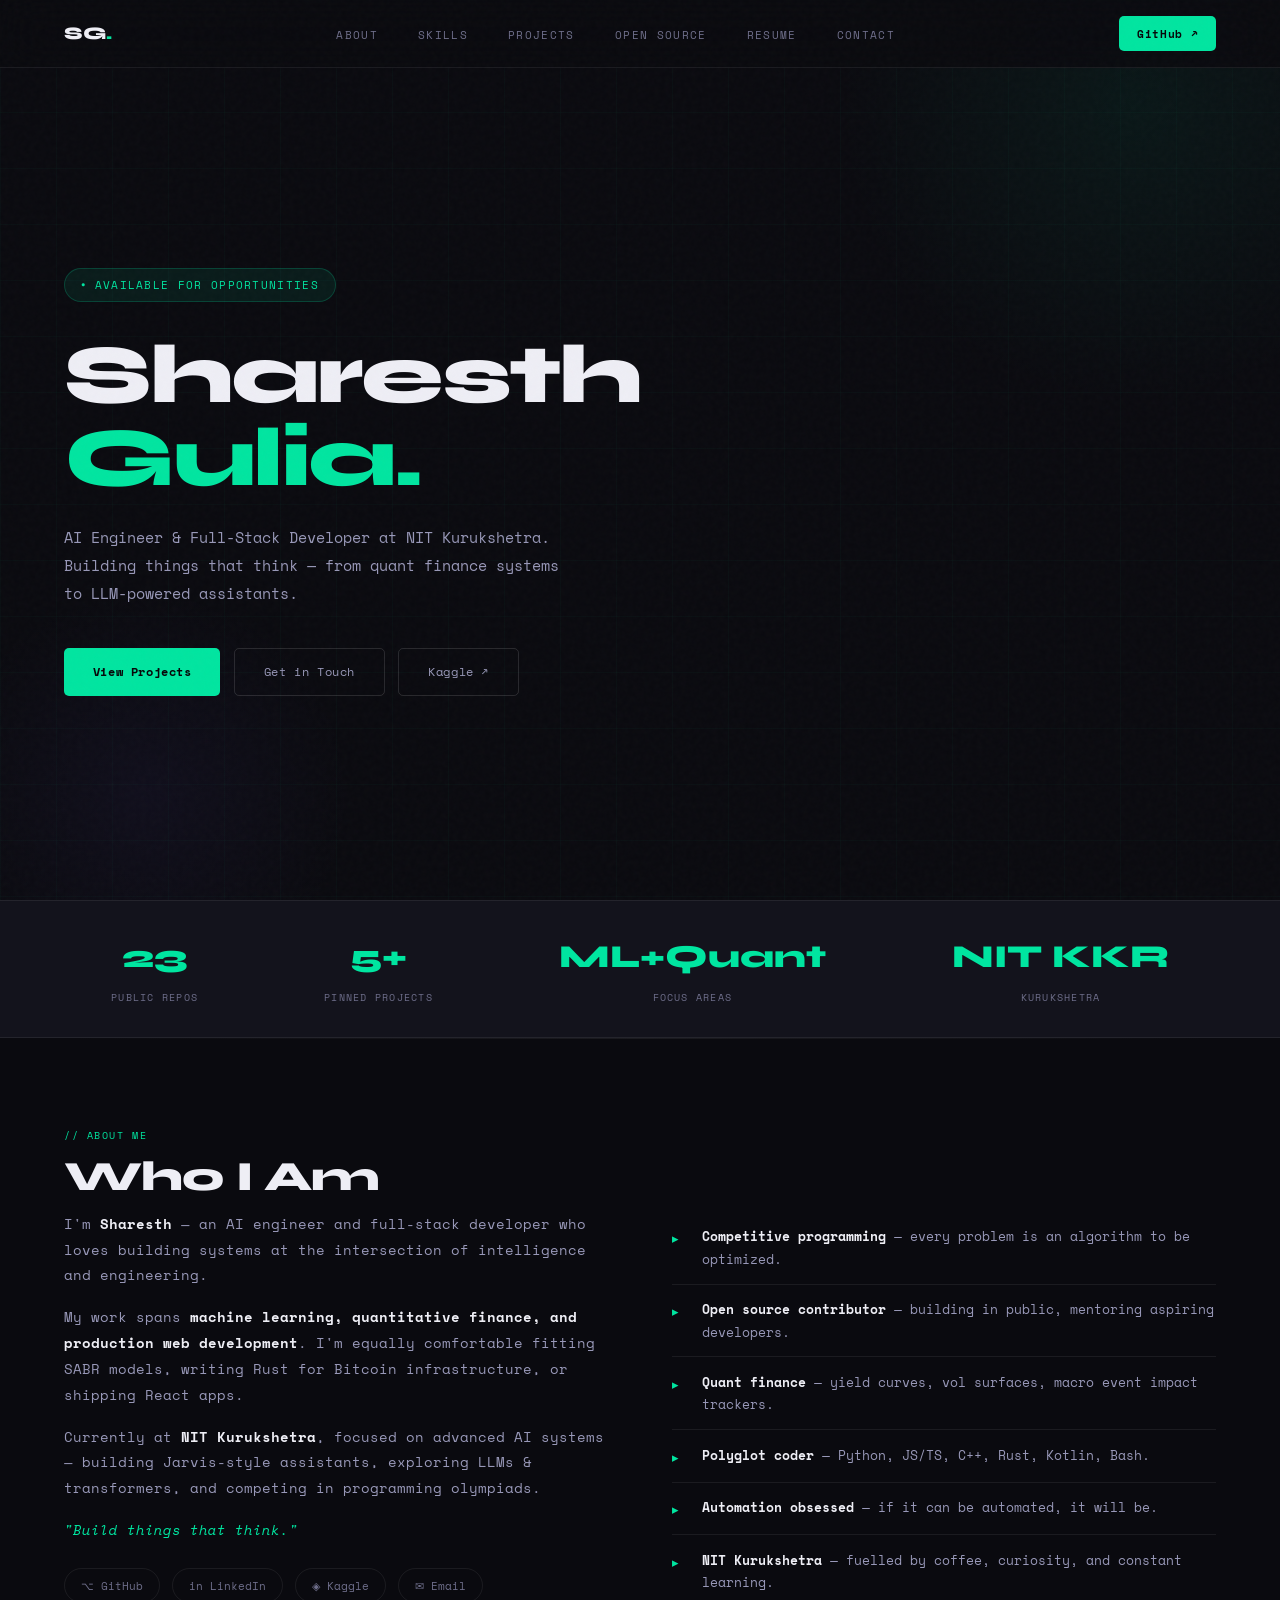
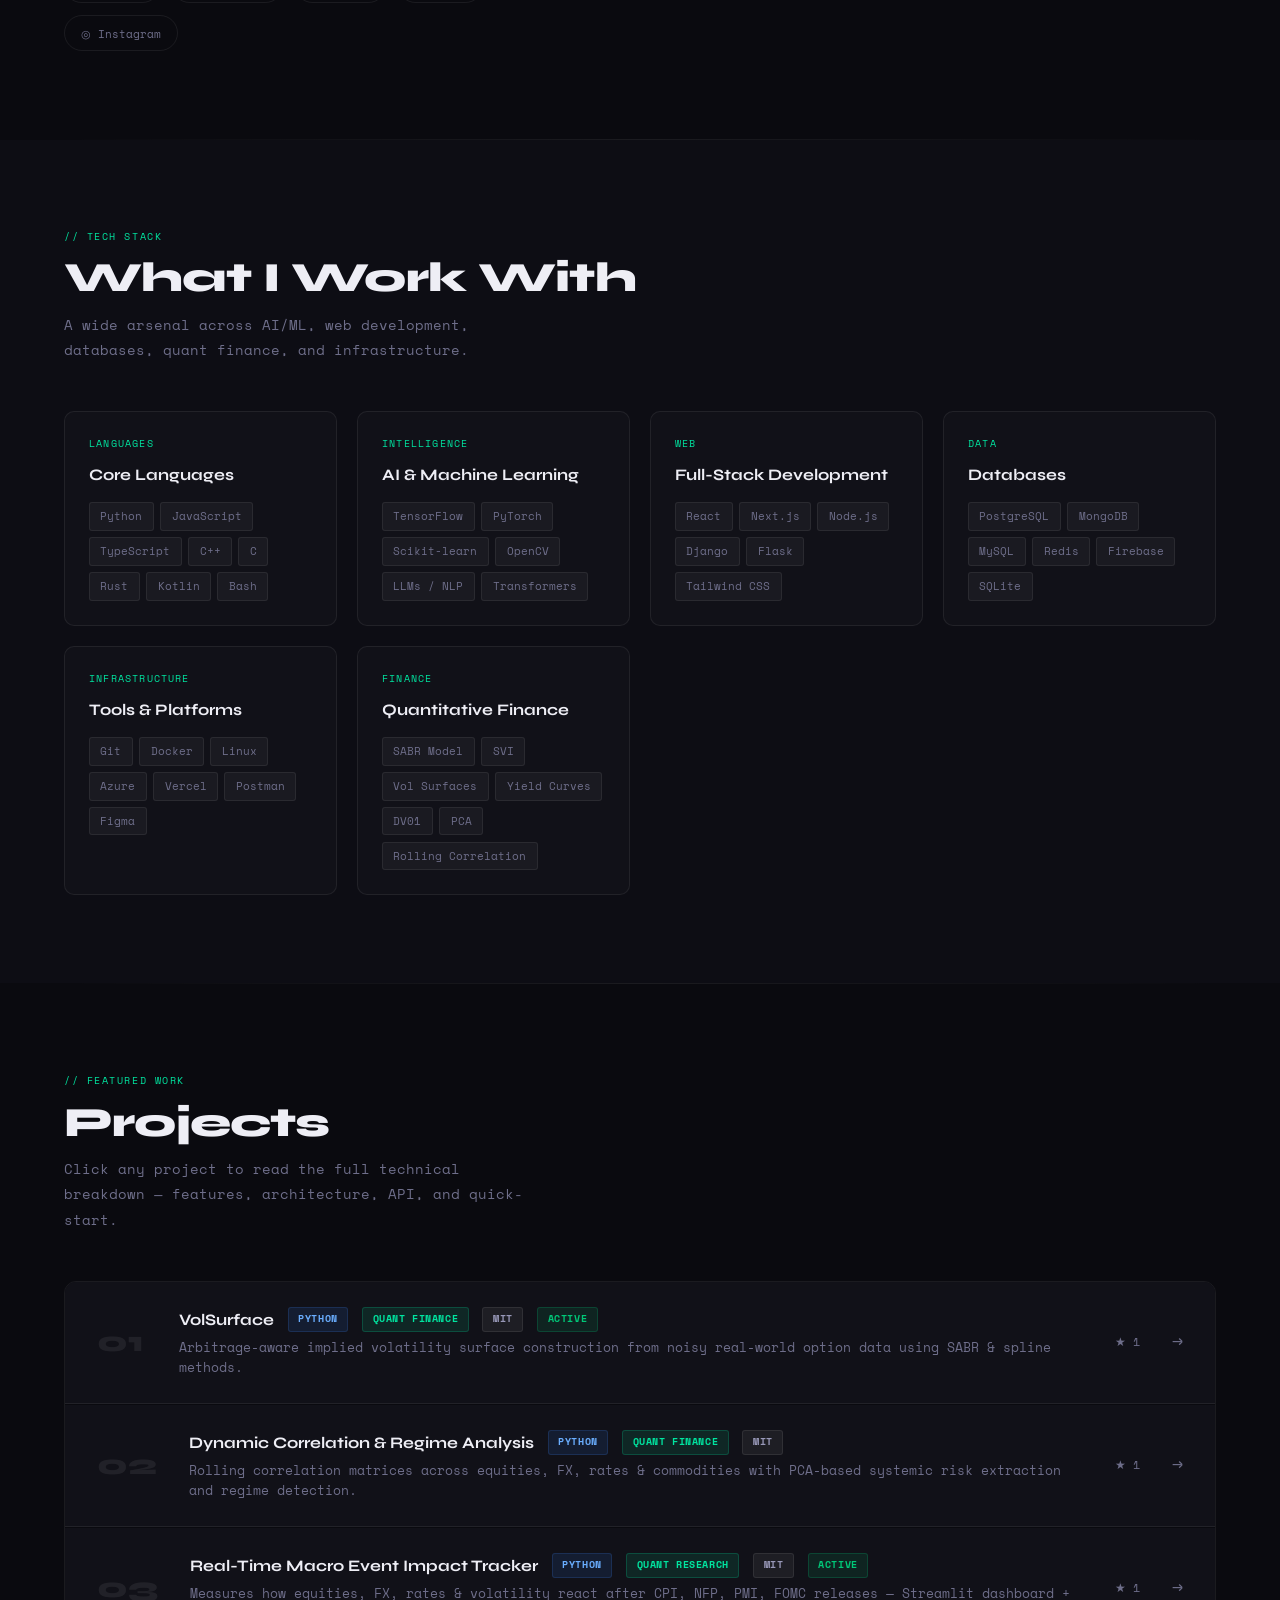
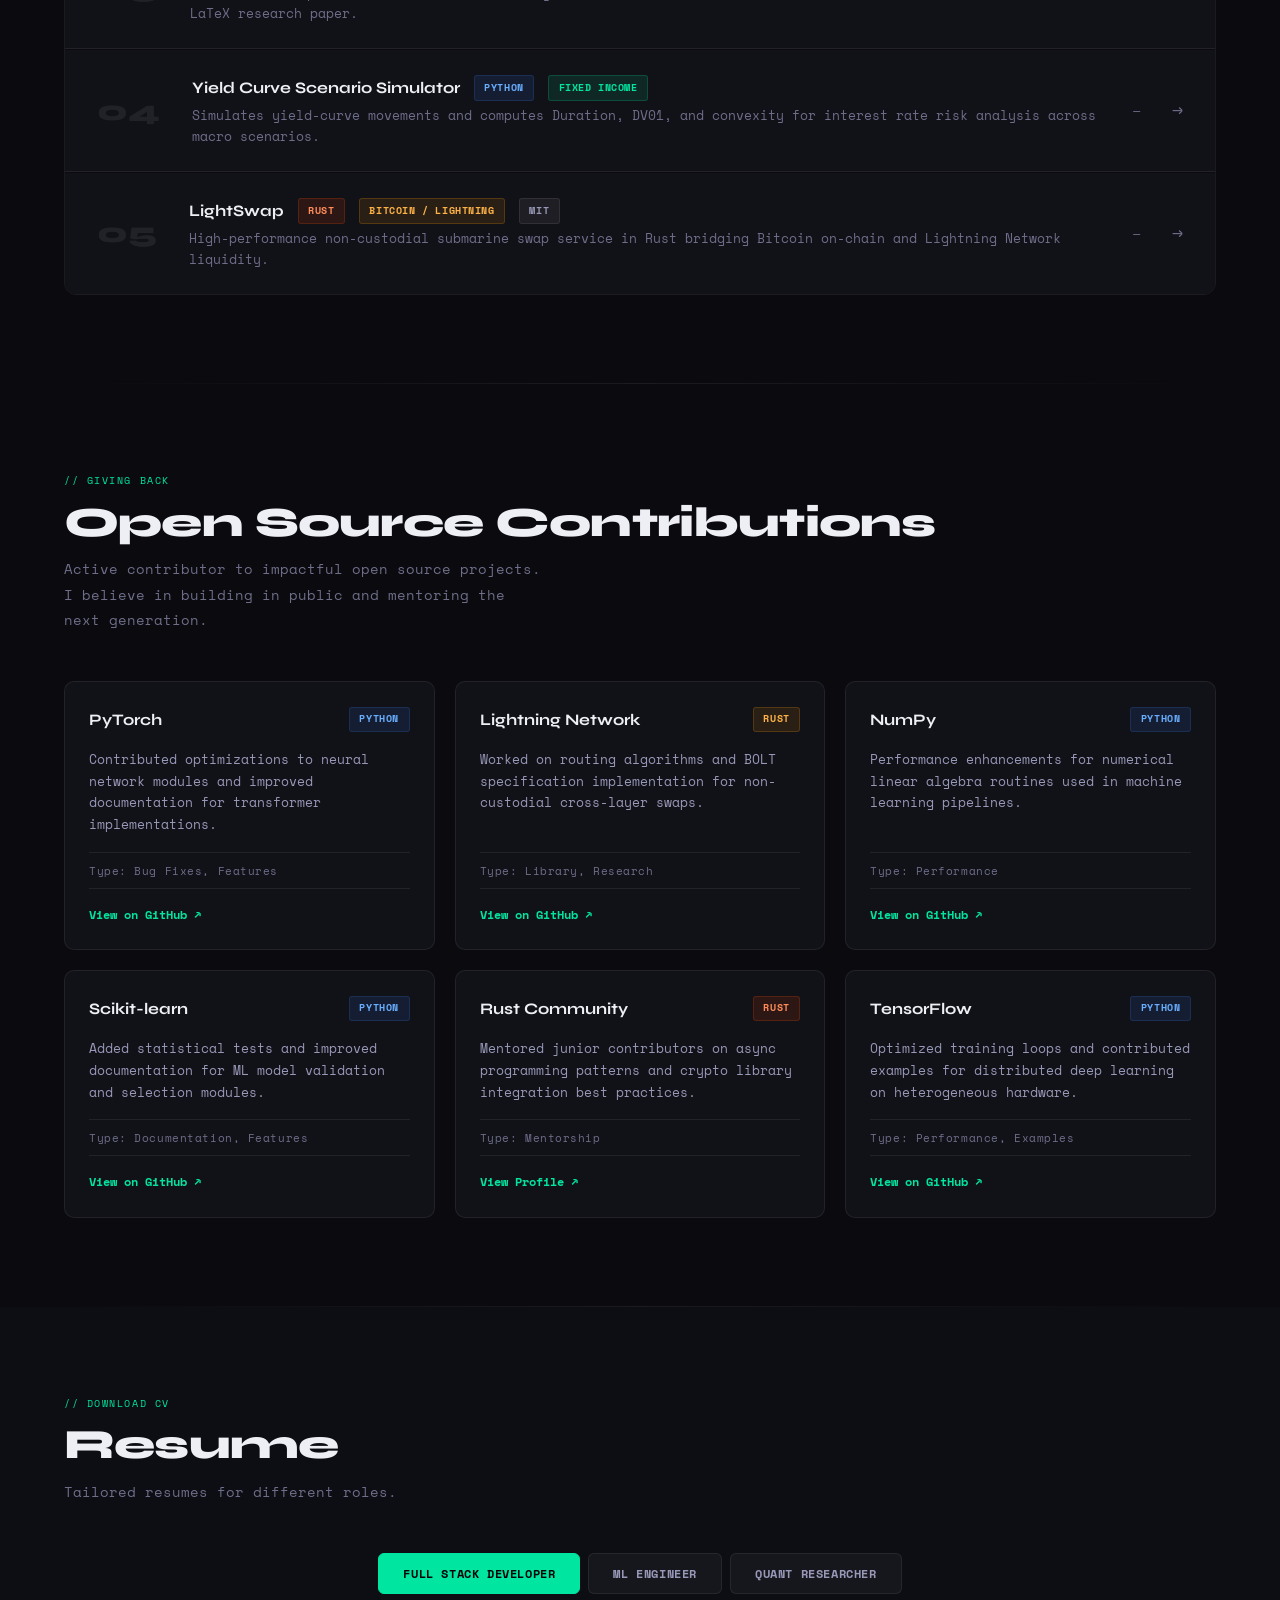
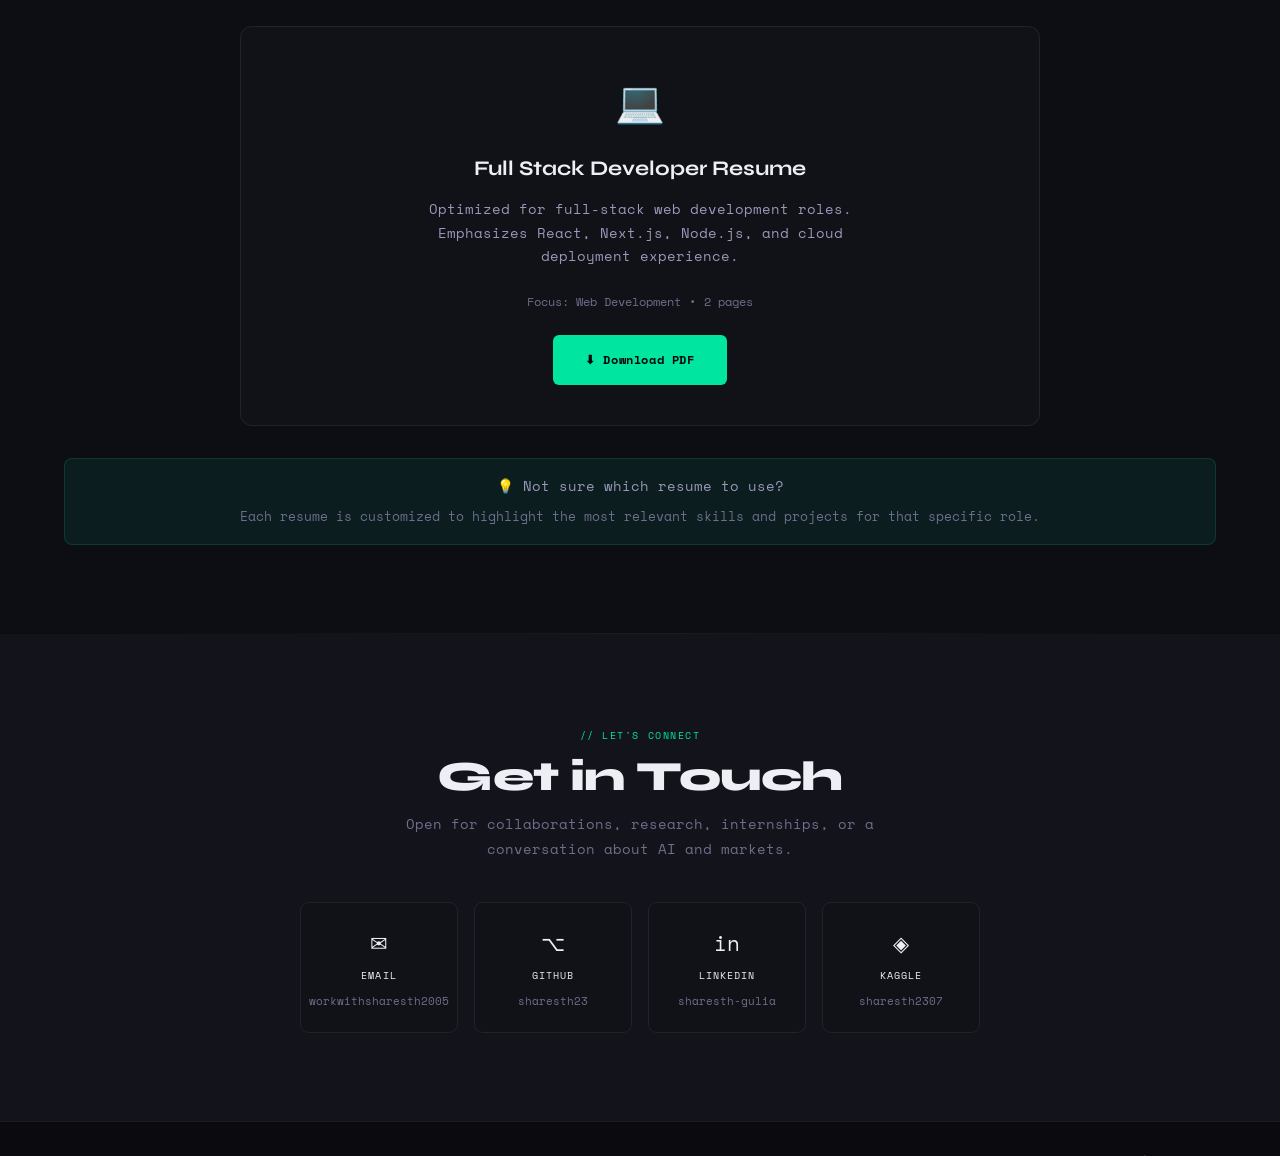
==== commit b17802c9: "added footer tag" ====
--- a/portfolio.html
+++ b/portfolio.html
@@ -280,4 +280,92 @@
     <a href="https://www.linkedin.com/in/sharesth-gulia-7b5770367/" target="_blank" style="flex:1;min-width:150px;background:var(--card);border:1px solid var(--border);border-radius:9px;padding:1.4rem 1.5rem;text-decoration:none;color:var(--text);transition:all 0.2s;display:flex;flex-direction:column;align-items:center;gap:0.4rem" onmouseover="this.style.borderColor='var(--accent)';this.style.color='var(--accent)'" onmouseout="this.style.borderColor='var(--border)';this.style.color='var(--text)'"><div style="font-size:1.3rem">in</div><div style="font-size:0.65rem;letter-spacing:0.1em;text-transform:uppercase">LinkedIn</div><div style="font-size:0.68rem;color:var(--muted)">sharesth-gulia</div></a>
     <a href="https://www.kaggle.com/sharesth2307" target="_blank" style="flex:1;min-width:150px;background:var(--card);border:1px solid var(--border);border-radius:9px;padding:1.4rem 1.5rem;text-decoration:none;color:var(--text);transition:all 0.2s;display:flex;flex-direction:column;align-items:center;gap:0.4rem" onmouseover="this.style.borderColor='var(--accent)';this.style.color='var(--accent)'" onmouseout="this.style.borderColor='var(--border)';this.style.color='var(--text)'"><div style="font-size:1.3rem">◈</div><div style="font-size:0.65rem;letter-spacing:0.1em;text-transform:uppercase">Kaggle</div><div style="font-size:0.68rem;color:var(--muted)">sharesth2307</div></a>
   </div>
-</section>+</section>
+<footer style="background:var(--bg);border-top:1px solid var(--border);padding:1.8rem 4rem;display:flex;align-items:center;justify-content:space-between;color:var(--muted);font-size:0.72rem">
+  <span>© 2025 Sharesth Gulia</span>
+  <span style="color:var(--accent);letter-spacing:0.1em;font-size:0.65rem">"BUILD THINGS THAT THINK."</span>
+  <a href="https://github.com/sharesth23" target="_blank" style="color:var(--muted);text-decoration:none">github.com/sharesth23</a>
+</footer>
+<!-- ═══════════ MODAL 1: VolSurface ═══════════ -->
+<div class="modal-overlay" id="m1" onclick="closeOnBg(event,'m1')">
+  <div class="modal">
+    <button class="modal-close" onclick="closeModal('m1')">✕</button>
+    <div class="readme-header">
+      <div class="readme-breadcrumb">sharesth23 / <span>volsurface</span></div>
+      <div class="readme-title">📈 VolSurface</div>
+      <div class="readme-tagline">Arbitrage-aware implied volatility surface construction from noisy real-world options data.</div>
+      <div class="badge-row"><span class="badge b-py">Python 3.9+</span><span class="badge b-mit">MIT License</span><span class="badge b-quant">Quant Finance</span><span class="badge b-active">Active</span></div>
+    </div>
+    <div class="readme-body">
+      <div class="rm-section">
+        <div class="rm-h">⚡ Why this matters</div>
+        <div class="why-grid">
+          <div class="why-col"><h4>The Problem</h4><ul class="why-list"><li>Noisy option chains with missing strikes</li><li>Calendar &amp; butterfly arbitrage violations</li><li>Unstable interpolation across tenors</li><li>Bad pricing and unreliable Greeks downstream</li></ul></div>
+          <div class="why-col" style="border-color:rgba(0,229,160,0.15)"><h4>What VolSurface Does</h4><ul class="why-list"><li>Cleans raw option chains automatically</li><li>Detects &amp; repairs arbitrage violations</li><li>Calibrates SABR, SVI, and Heston models</li><li>Builds smooth, arbitrage-free surfaces</li></ul></div>
+        </div>
+        <div class="alert" style="margin-top:1rem"><span>⚠</span><span>Without an arbitrage-free surface, downstream Greeks are unreliable and risk models break. <strong>volsurface</strong> enforces no-arbitrage constraints throughout calibration.</span></div>
+      </div>
+      <div class="rm-section">
+        <div class="rm-h">✨ Key features</div>
+        <div class="feat-grid">
+          <div class="feat-card"><span class="feat-icon-big">📊</span><h4>Data Cleaning</h4><p>Removes stale quotes, handles bid-ask spread outliers, fills missing strikes via interpolation.</p></div>
+          <div class="feat-card"><span class="feat-icon-big">🔍</span><h4>Arbitrage Detection</h4><p>Checks butterfly (correctly) and calendar spread no-arbitrage conditions across all tenors.</p></div>
+          <div class="feat-card"><span class="feat-icon-big">🧮</span><h4>Model Calibration</h4><p>SABR, SVI, and Heston calibration with per-expiry fitting and global surface optimization.</p></div>
+          <div class="feat-card"><span class="feat-icon-big">📉</span><h4>Surface Construction</h4><p>Bicubic spline and RBF interpolate across the full (K, T) plane with arbitrage regularization.</p></div>
+          <div class="feat-card"><span class="feat-icon-big">📈</span><h4>Visualization</h4><p>3D surface plots, vol smile plots, calibration diagnostics, and arbitrage heatmaps.</p></div>
+          <div class="feat-card"><span class="feat-icon-big">⚡</span><h4>Greeks Engine</h4><p>Compute delta, vega, volga from the calibrated surface using finite-difference estimators.</p></div>
+        </div>
+      </div>
+      <div class="rm-section">
+        <div class="rm-h">🚀 Quick start</div>
+        <div class="install-block"><span>$</span> pip install volsurface</div>
+        <div class="code-block">
+          <div class="code-header"><span class="code-lang">python</span><div class="code-dots"><span></span><span></span><span></span></div></div>
+          <pre><span class="kw">from</span> volsurface.core.surface <span class="kw">import</span> <span class="fn">VolSurface</span>
+
+vs = <span class="fn">VolSurface</span>(data)
+vs.<span class="fn">clean</span>()                        <span class="cm"># Step 1 – remove stale quotes</span>
+vs.<span class="fn">detect_arbitrage</span>()              <span class="cm"># Step 2 – detect butterfly & calendar arb</span>
+vs.<span class="fn">calibrate</span>(model=<span class="st">"sabr"</span>)        <span class="cm"># Step 3 – fit SABR per expiry</span>
+vs.<span class="fn">build</span>(method=<span class="st">"spline"</span>)         <span class="cm"># Step 4 – interpolate surface</span>
+vs.<span class="fn">plot_surface</span>()
+vs.<span class="fn">plot_smile</span>(expiry=<span class="st">"2025-03-21"</span>)</pre>
+        </div>
+      </div>
+      <div class="rm-section">
+        <div class="rm-h">📖 API reference</div>
+        <table class="api-table">
+          <thead><tr><th>Method</th><th>Parameters</th><th>Description</th></tr></thead>
+          <tbody>
+            <tr><td>.clean()</td><td>threshold=0.05</td><td>Remove outlier quotes; interpolate missing strikes.</td></tr>
+            <tr><td>.detect_arbitrage()</td><td>mode='both'</td><td>Identify butterfly &amp; calendar arb violations. Returns report.</td></tr>
+            <tr><td>.calibrate()</td><td>model='sabr', max_expiry=True</td><td>Fit stochastic vol model to cleaned market vols.</td></tr>
+            <tr><td>.build()</td><td>method='spline', grid=100</td><td>Interpolate surface over dense (K, T) grid.</td></tr>
+            <tr><td>.get_vol()</td><td>strike, expiry</td><td>Query implied vol at arbitrary (K, T) coordinate.</td></tr>
+            <tr><td>.plot_surface()</td><td>cmap='viridis'</td><td>Render interactive 3D surface with matplotlib.</td></tr>
+            <tr><td>.greeks()</td><td>strike, expiry, spot</td><td>Compute delta, vega, volga from calibrated surface.</td></tr>
+          </tbody>
+        </table>
+      </div>
+      <div class="rm-section">
+        <div class="rm-h">🏗️ Architecture</div>
+        <div class="tree">
+<span class="d">volsurface/</span>
+├── <span class="d">core/</span>            <span class="f">surface.py</span>, <span class="f">builder.py</span>
+├── <span class="d">models/</span>          <span class="f">sabr.py</span>, <span class="f">black_scholes.py</span>
+├── <span class="d">calibration/</span>     <span class="f">sabr_calibration.py</span>, <span class="f">objective.py</span>
+├── <span class="d">arbitrage/</span>       <span class="f">detection.py</span>, <span class="f">correction.py</span>
+├── <span class="d">interpolation/</span>   <span class="f">spline.py</span>, <span class="f">grid.py</span>
+├── <span class="d">visualization/</span>   <span class="f">smile.py</span>, <span class="f">surface_plot.py</span>
+├── <span class="d">tests/</span>
+└── <span class="d">examples/</span>
+        </div>
+      </div>
+      <div class="rm-section">
+        <div class="rm-h">🏷️ Supported models</div>
+        <div class="models-row"><span class="model-pill mp-blue">SABR</span><span class="model-pill mp-purple">SVI (Gatheral)</span><span class="model-pill mp-teal">Heston</span><span class="model-pill mp-orange">Bicubic Spline</span><span class="model-pill mp-blue">RBF</span><span class="model-pill mp-purple">Kernel Smoothing</span></div>
+      </div>
+      <a class="gh-link" href="https://github.com/sharesth23/volsurface" target="_blank">View full source on GitHub ↗</a>
+    </div>
+  </div>
+</div>
